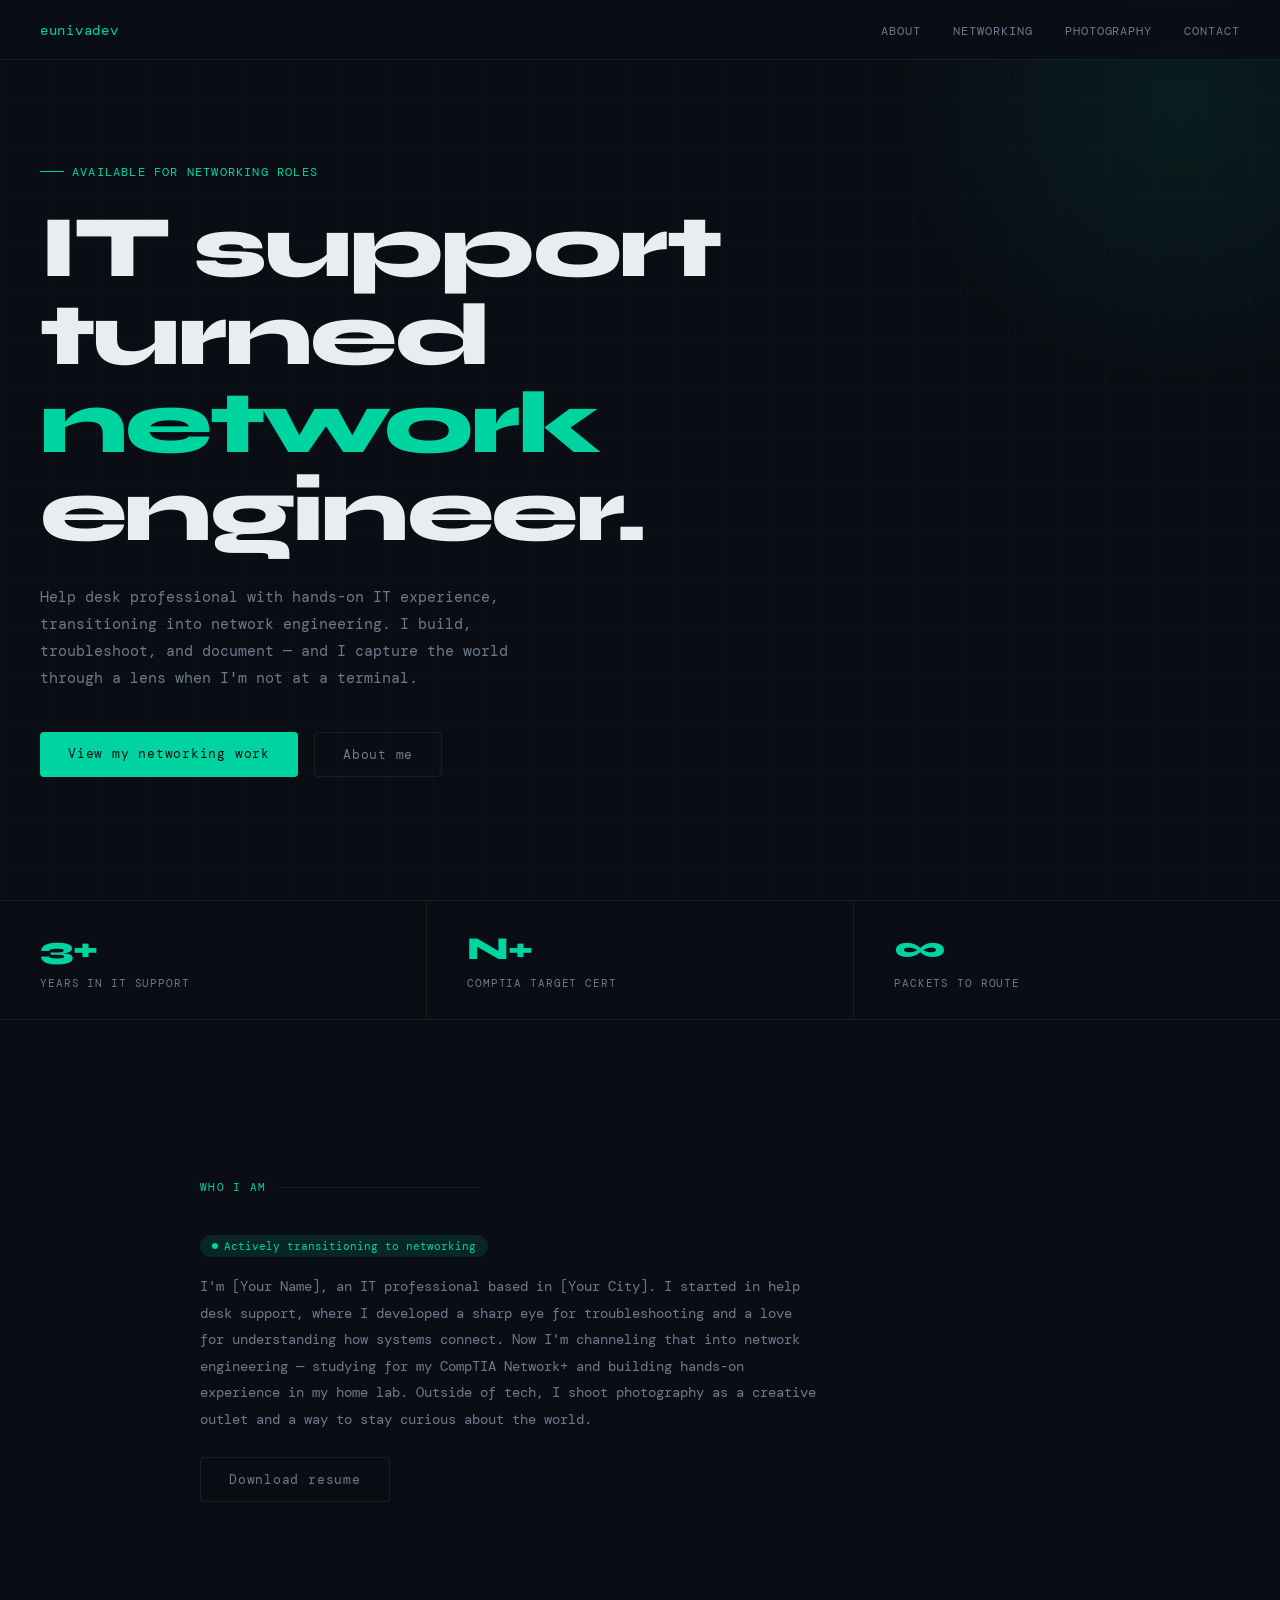
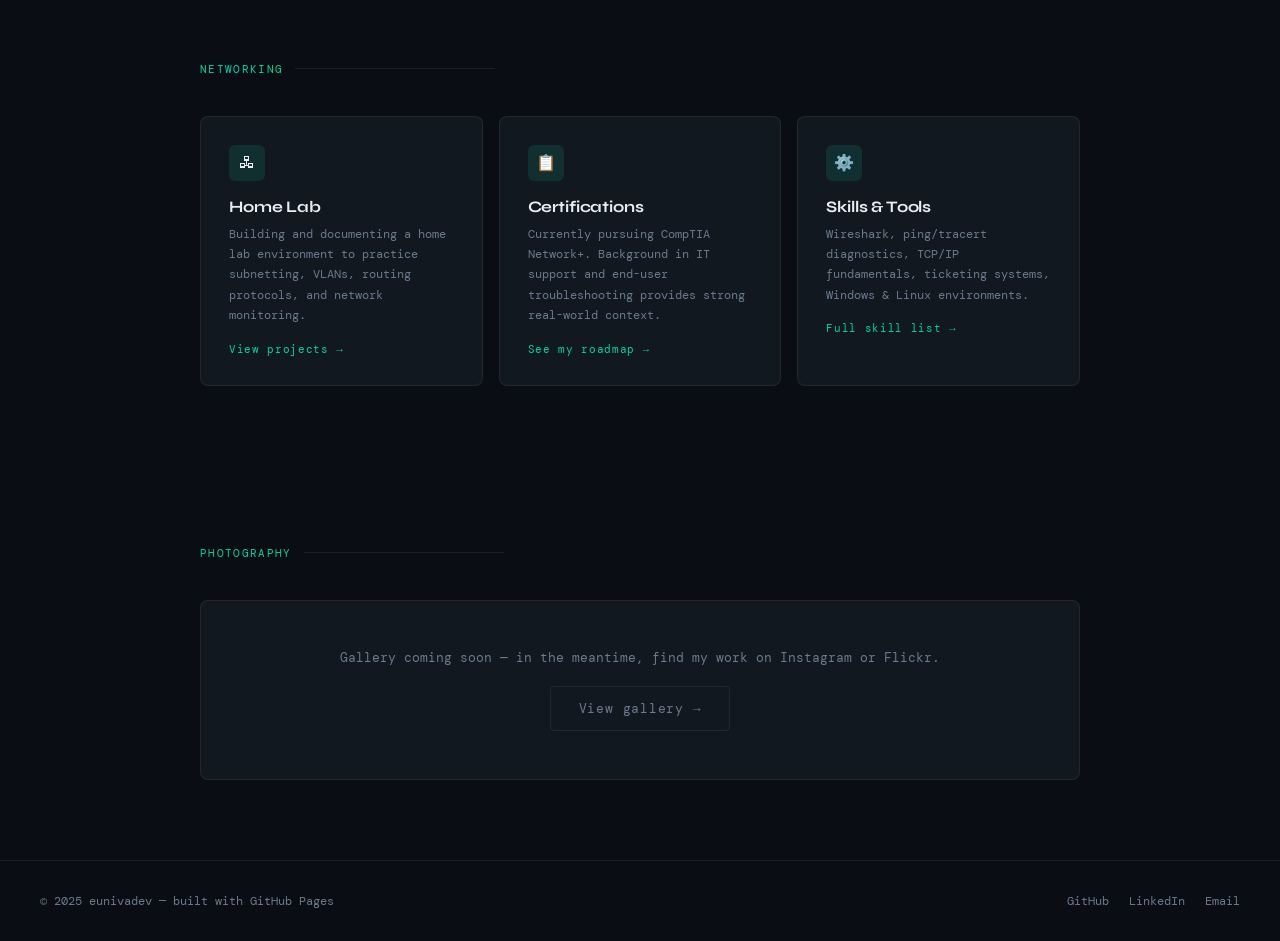
==== index.html @ 797646c2 "Add files via upload added homepage" ====
<!DOCTYPE html>
<html lang="en">
<head>
  <meta charset="UTF-8" />
  <meta name="viewport" content="width=device-width, initial-scale=1.0" />
  <title>eunivadev — IT & Networking</title>
  <link href="https://fonts.googleapis.com/css2?family=Syne:wght@400;500;700;800&family=DM+Mono:wght@300;400&display=swap" rel="stylesheet" />
  <style>
    *, *::before, *::after { box-sizing: border-box; margin: 0; padding: 0; }

    :root {
      --bg: #0a0e14;
      --surface: #111820;
      --border: rgba(255,255,255,0.07);
      --accent: #00d4a0;
      --accent-dim: rgba(0, 212, 160, 0.12);
      --text: #e8edf2;
      --muted: #6b7a8d;
      --font-head: 'Syne', sans-serif;
      --font-mono: 'DM Mono', monospace;
    }

    html { scroll-behavior: smooth; }

    body {
      background: var(--bg);
      color: var(--text);
      font-family: var(--font-head);
      min-height: 100vh;
      overflow-x: hidden;
    }

    /* Grid background */
    body::before {
      content: '';
      position: fixed;
      inset: 0;
      background-image:
        linear-gradient(rgba(0,212,160,0.03) 1px, transparent 1px),
        linear-gradient(90deg, rgba(0,212,160,0.03) 1px, transparent 1px);
      background-size: 48px 48px;
      pointer-events: none;
      z-index: 0;
    }

    /* Glow blob */
    body::after {
      content: '';
      position: fixed;
      top: -200px;
      right: -200px;
      width: 600px;
      height: 600px;
      background: radial-gradient(circle, rgba(0,212,160,0.08) 0%, transparent 70%);
      pointer-events: none;
      z-index: 0;
    }

    /* NAV */
    nav {
      position: fixed;
      top: 0; left: 0; right: 0;
      z-index: 100;
      display: flex;
      align-items: center;
      justify-content: space-between;
      padding: 20px 40px;
      background: rgba(10, 14, 20, 0.85);
      backdrop-filter: blur(12px);
      border-bottom: 1px solid var(--border);
    }

    .nav-logo {
      font-family: var(--font-mono);
      font-size: 14px;
      color: var(--accent);
      letter-spacing: 0.05em;
    }

    .nav-links {
      display: flex;
      gap: 32px;
      list-style: none;
    }

    .nav-links a {
      font-family: var(--font-mono);
      font-size: 12px;
      color: var(--muted);
      text-decoration: none;
      letter-spacing: 0.08em;
      text-transform: uppercase;
      transition: color 0.2s;
    }

    .nav-links a:hover { color: var(--accent); }

    /* HERO */
    .hero {
      position: relative;
      z-index: 1;
      min-height: 100vh;
      display: flex;
      flex-direction: column;
      justify-content: center;
      padding: 120px 40px 80px;
      max-width: 900px;
    }

    .hero-tag {
      display: inline-flex;
      align-items: center;
      gap: 8px;
      font-family: var(--font-mono);
      font-size: 12px;
      color: var(--accent);
      letter-spacing: 0.1em;
      text-transform: uppercase;
      margin-bottom: 24px;
      opacity: 0;
      animation: fadeUp 0.6s ease 0.1s forwards;
    }

    .hero-tag::before {
      content: '';
      width: 24px;
      height: 1px;
      background: var(--accent);
    }

    h1 {
      font-size: clamp(48px, 8vw, 88px);
      font-weight: 800;
      line-height: 1.0;
      letter-spacing: -0.03em;
      margin-bottom: 28px;
      opacity: 0;
      animation: fadeUp 0.6s ease 0.2s forwards;
    }

    h1 em {
      font-style: normal;
      color: var(--accent);
      position: relative;
    }

    .hero-sub {
      font-family: var(--font-mono);
      font-size: 15px;
      color: var(--muted);
      line-height: 1.8;
      max-width: 520px;
      margin-bottom: 40px;
      opacity: 0;
      animation: fadeUp 0.6s ease 0.35s forwards;
    }

    .hero-actions {
      display: flex;
      gap: 16px;
      flex-wrap: wrap;
      opacity: 0;
      animation: fadeUp 0.6s ease 0.5s forwards;
    }

    .btn {
      display: inline-block;
      padding: 13px 28px;
      font-family: var(--font-mono);
      font-size: 13px;
      letter-spacing: 0.06em;
      text-decoration: none;
      border-radius: 4px;
      transition: all 0.2s;
      cursor: pointer;
    }

    .btn-primary {
      background: var(--accent);
      color: #0a0e14;
      font-weight: 400;
    }

    .btn-primary:hover {
      background: #00f0b8;
      transform: translateY(-2px);
    }

    .btn-ghost {
      border: 1px solid var(--border);
      color: var(--muted);
    }

    .btn-ghost:hover {
      border-color: var(--accent);
      color: var(--accent);
      transform: translateY(-2px);
    }

    /* STATS STRIP */
    .stats {
      position: relative;
      z-index: 1;
      display: flex;
      gap: 0;
      border-top: 1px solid var(--border);
      border-bottom: 1px solid var(--border);
      margin: 0 0 80px;
      opacity: 0;
      animation: fadeUp 0.6s ease 0.65s forwards;
    }

    .stat-item {
      flex: 1;
      padding: 28px 40px;
      border-right: 1px solid var(--border);
    }

    .stat-item:last-child { border-right: none; }

    .stat-item .num {
      font-size: 32px;
      font-weight: 800;
      color: var(--accent);
      letter-spacing: -0.02em;
      display: block;
      margin-bottom: 4px;
    }

    .stat-item .label {
      font-family: var(--font-mono);
      font-size: 11px;
      color: var(--muted);
      letter-spacing: 0.08em;
      text-transform: uppercase;
    }

    /* SECTIONS */
    section {
      position: relative;
      z-index: 1;
      padding: 80px 40px;
      max-width: 960px;
      margin: 0 auto;
    }

    .section-label {
      font-family: var(--font-mono);
      font-size: 11px;
      color: var(--accent);
      letter-spacing: 0.12em;
      text-transform: uppercase;
      margin-bottom: 40px;
      display: flex;
      align-items: center;
      gap: 12px;
    }

    .section-label::after {
      content: '';
      flex: 1;
      height: 1px;
      background: var(--border);
      max-width: 200px;
    }

    /* CARDS */
    .card-grid {
      display: grid;
      grid-template-columns: repeat(auto-fit, minmax(260px, 1fr));
      gap: 16px;
    }

    .card {
      background: var(--surface);
      border: 1px solid var(--border);
      border-radius: 8px;
      padding: 28px;
      transition: border-color 0.2s, transform 0.2s;
      text-decoration: none;
      color: inherit;
      display: block;
    }

    .card:hover {
      border-color: rgba(0,212,160,0.3);
      transform: translateY(-3px);
    }

    .card-icon {
      width: 36px;
      height: 36px;
      background: var(--accent-dim);
      border-radius: 6px;
      display: flex;
      align-items: center;
      justify-content: center;
      margin-bottom: 16px;
      font-size: 16px;
    }

    .card h3 {
      font-size: 16px;
      font-weight: 700;
      margin-bottom: 8px;
      letter-spacing: -0.01em;
    }

    .card p {
      font-family: var(--font-mono);
      font-size: 12px;
      color: var(--muted);
      line-height: 1.7;
    }

    .card-arrow {
      display: inline-block;
      margin-top: 16px;
      font-family: var(--font-mono);
      font-size: 11px;
      color: var(--accent);
      letter-spacing: 0.06em;
    }

    /* STATUS BADGE */
    .status {
      display: inline-flex;
      align-items: center;
      gap: 6px;
      font-family: var(--font-mono);
      font-size: 11px;
      color: var(--accent);
      background: var(--accent-dim);
      padding: 4px 12px;
      border-radius: 20px;
      margin-bottom: 16px;
    }

    .status-dot {
      width: 6px;
      height: 6px;
      border-radius: 50%;
      background: var(--accent);
      animation: pulse 2s infinite;
    }

    /* FOOTER */
    footer {
      position: relative;
      z-index: 1;
      border-top: 1px solid var(--border);
      padding: 32px 40px;
      display: flex;
      align-items: center;
      justify-content: space-between;
    }

    footer p {
      font-family: var(--font-mono);
      font-size: 12px;
      color: var(--muted);
    }

    .social-links {
      display: flex;
      gap: 20px;
    }

    .social-links a {
      font-family: var(--font-mono);
      font-size: 12px;
      color: var(--muted);
      text-decoration: none;
      transition: color 0.2s;
    }

    .social-links a:hover { color: var(--accent); }

    /* ANIMATIONS */
    @keyframes fadeUp {
      from { opacity: 0; transform: translateY(20px); }
      to   { opacity: 1; transform: translateY(0); }
    }

    @keyframes pulse {
      0%, 100% { opacity: 1; }
      50%       { opacity: 0.4; }
    }

    /* RESPONSIVE */
    @media (max-width: 640px) {
      nav { padding: 16px 20px; }
      .nav-links { gap: 18px; }
      .hero { padding: 100px 20px 60px; }
      .stats { flex-direction: column; }
      .stat-item { border-right: none; border-bottom: 1px solid var(--border); }
      section { padding: 60px 20px; }
      footer { flex-direction: column; gap: 16px; text-align: center; }
    }
  </style>
</head>
<body>

  <nav>
    <span class="nav-logo">eunivadev</span>
    <ul class="nav-links">
      <li><a href="#about">About</a></li>
      <li><a href="#networking">Networking</a></li>
      <li><a href="#photography">Photography</a></li>
      <li><a href="mailto:you@email.com">Contact</a></li>
    </ul>
  </nav>

  <!-- HERO -->
  <div class="hero">
    <span class="hero-tag">Available for networking roles</span>
    <h1>IT support<br/>turned <em>network</em><br/>engineer.</h1>
    <p class="hero-sub">
      Help desk professional with hands-on IT experience, transitioning into network engineering.
      I build, troubleshoot, and document — and I capture the world through a lens when I'm not at a terminal.
    </p>
    <div class="hero-actions">
      <a href="#networking" class="btn btn-primary">View my networking work</a>
      <a href="#about" class="btn btn-ghost">About me</a>
    </div>
  </div>

  <!-- STATS STRIP -->
  <div class="stats">
    <div class="stat-item">
      <span class="num">3+</span>
      <span class="label">Years in IT support</span>
    </div>
    <div class="stat-item">
      <span class="num">N+</span>
      <span class="label">CompTIA target cert</span>
    </div>
    <div class="stat-item">
      <span class="num">∞</span>
      <span class="label">Packets to route</span>
    </div>
  </div>

  <!-- SECTIONS -->
  <section id="about">
    <div class="section-label">Who I am</div>
    <div style="max-width:620px;">
      <div class="status"><span class="status-dot"></span> Actively transitioning to networking</div>
      <p style="font-family: var(--font-mono); font-size: 14px; color: var(--muted); line-height: 1.9;">
        <!-- Replace this paragraph with your own story -->
        I'm [Your Name], an IT professional based in [Your City]. I started in help desk support,
        where I developed a sharp eye for troubleshooting and a love for understanding how systems
        connect. Now I'm channeling that into network engineering — studying for my CompTIA Network+
        and building hands-on experience in my home lab. Outside of tech, I shoot photography as a
        creative outlet and a way to stay curious about the world.
      </p>
      <a href="#" class="btn btn-ghost" style="margin-top: 24px; display: inline-block;">Download resume</a>
    </div>
  </section>

  <section id="networking">
    <div class="section-label">Networking</div>
    <div class="card-grid">
      <div class="card">
        <div class="card-icon">🖧</div>
        <h3>Home Lab</h3>
        <p>Building and documenting a home lab environment to practice subnetting, VLANs, routing protocols, and network monitoring.</p>
        <span class="card-arrow">View projects →</span>
      </div>
      <div class="card">
        <div class="card-icon">📋</div>
        <h3>Certifications</h3>
        <p>Currently pursuing CompTIA Network+. Background in IT support and end-user troubleshooting provides strong real-world context.</p>
        <span class="card-arrow">See my roadmap →</span>
      </div>
      <div class="card">
        <div class="card-icon">⚙️</div>
        <h3>Skills & Tools</h3>
        <p>Wireshark, ping/tracert diagnostics, TCP/IP fundamentals, ticketing systems, Windows & Linux environments.</p>
        <span class="card-arrow">Full skill list →</span>
      </div>
    </div>
  </section>

  <section id="photography">
    <div class="section-label">Photography</div>
    <div style="background: var(--surface); border: 1px solid var(--border); border-radius: 8px; padding: 48px; text-align: center;">
      <p style="font-family: var(--font-mono); font-size: 13px; color: var(--muted); margin-bottom: 20px;">
        Gallery coming soon — in the meantime, find my work on Instagram or Flickr.
      </p>
      <a href="#" class="btn btn-ghost">View gallery →</a>
    </div>
  </section>

  <footer>
    <p>© 2025 eunivadev — built with GitHub Pages</p>
    <div class="social-links">
      <a href="https://github.com/eunivadev" target="_blank">GitHub</a>
      <a href="https://linkedin.com/in/yourprofile" target="_blank">LinkedIn</a>
      <a href="mailto:you@email.com">Email</a>
    </div>
  </footer>

</body>
</html>
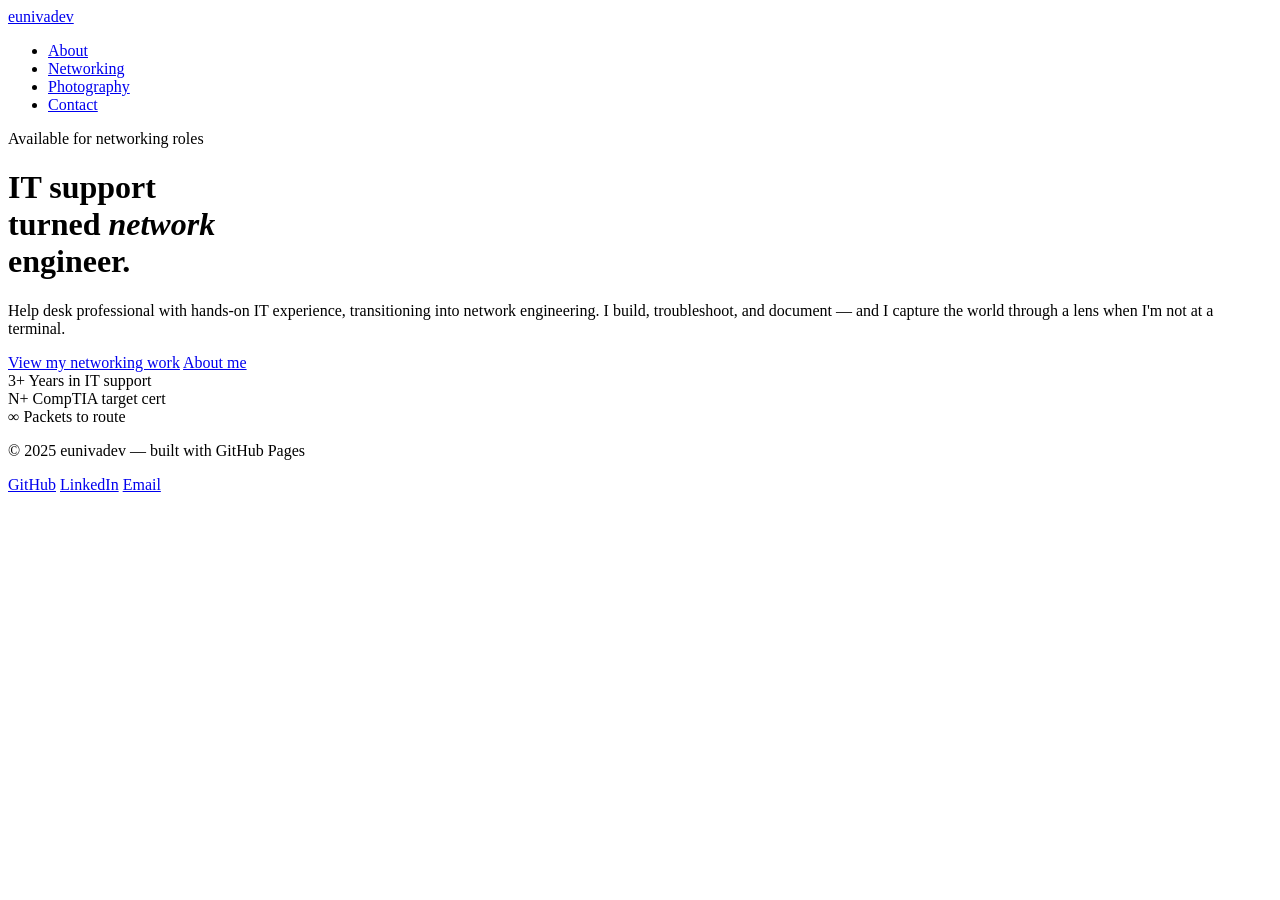
==== commit cad9fcc0: "index.html fix" ====
--- a/index.html
+++ b/index.html
@@ -5,413 +5,20 @@
   <meta name="viewport" content="width=device-width, initial-scale=1.0" />
   <title>eunivadev — IT & Networking</title>
   <link href="https://fonts.googleapis.com/css2?family=Syne:wght@400;500;700;800&family=DM+Mono:wght@300;400&display=swap" rel="stylesheet" />
-  <style>
-    *, *::before, *::after { box-sizing: border-box; margin: 0; padding: 0; }
-
-    :root {
-      --bg: #0a0e14;
-      --surface: #111820;
-      --border: rgba(255,255,255,0.07);
-      --accent: #00d4a0;
-      --accent-dim: rgba(0, 212, 160, 0.12);
-      --text: #e8edf2;
-      --muted: #6b7a8d;
-      --font-head: 'Syne', sans-serif;
-      --font-mono: 'DM Mono', monospace;
-    }
-
-    html { scroll-behavior: smooth; }
-
-    body {
-      background: var(--bg);
-      color: var(--text);
-      font-family: var(--font-head);
-      min-height: 100vh;
-      overflow-x: hidden;
-    }
-
-    /* Grid background */
-    body::before {
-      content: '';
-      position: fixed;
-      inset: 0;
-      background-image:
-        linear-gradient(rgba(0,212,160,0.03) 1px, transparent 1px),
-        linear-gradient(90deg, rgba(0,212,160,0.03) 1px, transparent 1px);
-      background-size: 48px 48px;
-      pointer-events: none;
-      z-index: 0;
-    }
-
-    /* Glow blob */
-    body::after {
-      content: '';
-      position: fixed;
-      top: -200px;
-      right: -200px;
-      width: 600px;
-      height: 600px;
-      background: radial-gradient(circle, rgba(0,212,160,0.08) 0%, transparent 70%);
-      pointer-events: none;
-      z-index: 0;
-    }
-
-    /* NAV */
-    nav {
-      position: fixed;
-      top: 0; left: 0; right: 0;
-      z-index: 100;
-      display: flex;
-      align-items: center;
-      justify-content: space-between;
-      padding: 20px 40px;
-      background: rgba(10, 14, 20, 0.85);
-      backdrop-filter: blur(12px);
-      border-bottom: 1px solid var(--border);
-    }
-
-    .nav-logo {
-      font-family: var(--font-mono);
-      font-size: 14px;
-      color: var(--accent);
-      letter-spacing: 0.05em;
-    }
-
-    .nav-links {
-      display: flex;
-      gap: 32px;
-      list-style: none;
-    }
-
-    .nav-links a {
-      font-family: var(--font-mono);
-      font-size: 12px;
-      color: var(--muted);
-      text-decoration: none;
-      letter-spacing: 0.08em;
-      text-transform: uppercase;
-      transition: color 0.2s;
-    }
-
-    .nav-links a:hover { color: var(--accent); }
-
-    /* HERO */
-    .hero {
-      position: relative;
-      z-index: 1;
-      min-height: 100vh;
-      display: flex;
-      flex-direction: column;
-      justify-content: center;
-      padding: 120px 40px 80px;
-      max-width: 900px;
-    }
-
-    .hero-tag {
-      display: inline-flex;
-      align-items: center;
-      gap: 8px;
-      font-family: var(--font-mono);
-      font-size: 12px;
-      color: var(--accent);
-      letter-spacing: 0.1em;
-      text-transform: uppercase;
-      margin-bottom: 24px;
-      opacity: 0;
-      animation: fadeUp 0.6s ease 0.1s forwards;
-    }
-
-    .hero-tag::before {
-      content: '';
-      width: 24px;
-      height: 1px;
-      background: var(--accent);
-    }
-
-    h1 {
-      font-size: clamp(48px, 8vw, 88px);
-      font-weight: 800;
-      line-height: 1.0;
-      letter-spacing: -0.03em;
-      margin-bottom: 28px;
-      opacity: 0;
-      animation: fadeUp 0.6s ease 0.2s forwards;
-    }
-
-    h1 em {
-      font-style: normal;
-      color: var(--accent);
-      position: relative;
-    }
-
-    .hero-sub {
-      font-family: var(--font-mono);
-      font-size: 15px;
-      color: var(--muted);
-      line-height: 1.8;
-      max-width: 520px;
-      margin-bottom: 40px;
-      opacity: 0;
-      animation: fadeUp 0.6s ease 0.35s forwards;
-    }
-
-    .hero-actions {
-      display: flex;
-      gap: 16px;
-      flex-wrap: wrap;
-      opacity: 0;
-      animation: fadeUp 0.6s ease 0.5s forwards;
-    }
-
-    .btn {
-      display: inline-block;
-      padding: 13px 28px;
-      font-family: var(--font-mono);
-      font-size: 13px;
-      letter-spacing: 0.06em;
-      text-decoration: none;
-      border-radius: 4px;
-      transition: all 0.2s;
-      cursor: pointer;
-    }
-
-    .btn-primary {
-      background: var(--accent);
-      color: #0a0e14;
-      font-weight: 400;
-    }
-
-    .btn-primary:hover {
-      background: #00f0b8;
-      transform: translateY(-2px);
-    }
-
-    .btn-ghost {
-      border: 1px solid var(--border);
-      color: var(--muted);
-    }
-
-    .btn-ghost:hover {
-      border-color: var(--accent);
-      color: var(--accent);
-      transform: translateY(-2px);
-    }
-
-    /* STATS STRIP */
-    .stats {
-      position: relative;
-      z-index: 1;
-      display: flex;
-      gap: 0;
-      border-top: 1px solid var(--border);
-      border-bottom: 1px solid var(--border);
-      margin: 0 0 80px;
-      opacity: 0;
-      animation: fadeUp 0.6s ease 0.65s forwards;
-    }
-
-    .stat-item {
-      flex: 1;
-      padding: 28px 40px;
-      border-right: 1px solid var(--border);
-    }
-
-    .stat-item:last-child { border-right: none; }
-
-    .stat-item .num {
-      font-size: 32px;
-      font-weight: 800;
-      color: var(--accent);
-      letter-spacing: -0.02em;
-      display: block;
-      margin-bottom: 4px;
-    }
-
-    .stat-item .label {
-      font-family: var(--font-mono);
-      font-size: 11px;
-      color: var(--muted);
-      letter-spacing: 0.08em;
-      text-transform: uppercase;
-    }
-
-    /* SECTIONS */
-    section {
-      position: relative;
-      z-index: 1;
-      padding: 80px 40px;
-      max-width: 960px;
-      margin: 0 auto;
-    }
-
-    .section-label {
-      font-family: var(--font-mono);
-      font-size: 11px;
-      color: var(--accent);
-      letter-spacing: 0.12em;
-      text-transform: uppercase;
-      margin-bottom: 40px;
-      display: flex;
-      align-items: center;
-      gap: 12px;
-    }
-
-    .section-label::after {
-      content: '';
-      flex: 1;
-      height: 1px;
-      background: var(--border);
-      max-width: 200px;
-    }
-
-    /* CARDS */
-    .card-grid {
-      display: grid;
-      grid-template-columns: repeat(auto-fit, minmax(260px, 1fr));
-      gap: 16px;
-    }
-
-    .card {
-      background: var(--surface);
-      border: 1px solid var(--border);
-      border-radius: 8px;
-      padding: 28px;
-      transition: border-color 0.2s, transform 0.2s;
-      text-decoration: none;
-      color: inherit;
-      display: block;
-    }
-
-    .card:hover {
-      border-color: rgba(0,212,160,0.3);
-      transform: translateY(-3px);
-    }
-
-    .card-icon {
-      width: 36px;
-      height: 36px;
-      background: var(--accent-dim);
-      border-radius: 6px;
-      display: flex;
-      align-items: center;
-      justify-content: center;
-      margin-bottom: 16px;
-      font-size: 16px;
-    }
-
-    .card h3 {
-      font-size: 16px;
-      font-weight: 700;
-      margin-bottom: 8px;
-      letter-spacing: -0.01em;
-    }
-
-    .card p {
-      font-family: var(--font-mono);
-      font-size: 12px;
-      color: var(--muted);
-      line-height: 1.7;
-    }
-
-    .card-arrow {
-      display: inline-block;
-      margin-top: 16px;
-      font-family: var(--font-mono);
-      font-size: 11px;
-      color: var(--accent);
-      letter-spacing: 0.06em;
-    }
-
-    /* STATUS BADGE */
-    .status {
-      display: inline-flex;
-      align-items: center;
-      gap: 6px;
-      font-family: var(--font-mono);
-      font-size: 11px;
-      color: var(--accent);
-      background: var(--accent-dim);
-      padding: 4px 12px;
-      border-radius: 20px;
-      margin-bottom: 16px;
-    }
-
-    .status-dot {
-      width: 6px;
-      height: 6px;
-      border-radius: 50%;
-      background: var(--accent);
-      animation: pulse 2s infinite;
-    }
-
-    /* FOOTER */
-    footer {
-      position: relative;
-      z-index: 1;
-      border-top: 1px solid var(--border);
-      padding: 32px 40px;
-      display: flex;
-      align-items: center;
-      justify-content: space-between;
-    }
-
-    footer p {
-      font-family: var(--font-mono);
-      font-size: 12px;
-      color: var(--muted);
-    }
-
-    .social-links {
-      display: flex;
-      gap: 20px;
-    }
-
-    .social-links a {
-      font-family: var(--font-mono);
-      font-size: 12px;
-      color: var(--muted);
-      text-decoration: none;
-      transition: color 0.2s;
-    }
-
-    .social-links a:hover { color: var(--accent); }
-
-    /* ANIMATIONS */
-    @keyframes fadeUp {
-      from { opacity: 0; transform: translateY(20px); }
-      to   { opacity: 1; transform: translateY(0); }
-    }
-
-    @keyframes pulse {
-      0%, 100% { opacity: 1; }
-      50%       { opacity: 0.4; }
-    }
-
-    /* RESPONSIVE */
-    @media (max-width: 640px) {
-      nav { padding: 16px 20px; }
-      .nav-links { gap: 18px; }
-      .hero { padding: 100px 20px 60px; }
-      .stats { flex-direction: column; }
-      .stat-item { border-right: none; border-bottom: 1px solid var(--border); }
-      section { padding: 60px 20px; }
-      footer { flex-direction: column; gap: 16px; text-align: center; }
-    }
-  </style>
+  <link rel="stylesheet" href="css/style.css" />
 </head>
 <body>
 
   <nav>
-    <span class="nav-logo">eunivadev</span>
+    <a href="index.html" class="nav-logo">eunivadev</a>
     <ul class="nav-links">
-      <li><a href="#about">About</a></li>
-      <li><a href="#networking">Networking</a></li>
-      <li><a href="#photography">Photography</a></li>
+      <li><a href="about.html">About</a></li>
+      <li><a href="networking.html">Networking</a></li>
+      <li><a href="photography.html">Photography</a></li>
       <li><a href="mailto:you@email.com">Contact</a></li>
     </ul>
   </nav>
 
-  <!-- HERO -->
   <div class="hero">
     <span class="hero-tag">Available for networking roles</span>
     <h1>IT support<br/>turned <em>network</em><br/>engineer.</h1>
@@ -420,12 +27,11 @@
       I build, troubleshoot, and document — and I capture the world through a lens when I'm not at a terminal.
     </p>
     <div class="hero-actions">
-      <a href="#networking" class="btn btn-primary">View my networking work</a>
-      <a href="#about" class="btn btn-ghost">About me</a>
+      <a href="networking.html" class="btn btn-primary">View my networking work</a>
+      <a href="about.html" class="btn btn-ghost">About me</a>
     </div>
   </div>
 
-  <!-- STATS STRIP -->
   <div class="stats">
     <div class="stat-item">
       <span class="num">3+</span>
@@ -441,57 +47,6 @@
     </div>
   </div>
 
-  <!-- SECTIONS -->
-  <section id="about">
-    <div class="section-label">Who I am</div>
-    <div style="max-width:620px;">
-      <div class="status"><span class="status-dot"></span> Actively transitioning to networking</div>
-      <p style="font-family: var(--font-mono); font-size: 14px; color: var(--muted); line-height: 1.9;">
-        <!-- Replace this paragraph with your own story -->
-        I'm [Your Name], an IT professional based in [Your City]. I started in help desk support,
-        where I developed a sharp eye for troubleshooting and a love for understanding how systems
-        connect. Now I'm channeling that into network engineering — studying for my CompTIA Network+
-        and building hands-on experience in my home lab. Outside of tech, I shoot photography as a
-        creative outlet and a way to stay curious about the world.
-      </p>
-      <a href="#" class="btn btn-ghost" style="margin-top: 24px; display: inline-block;">Download resume</a>
-    </div>
-  </section>
-
-  <section id="networking">
-    <div class="section-label">Networking</div>
-    <div class="card-grid">
-      <div class="card">
-        <div class="card-icon">🖧</div>
-        <h3>Home Lab</h3>
-        <p>Building and documenting a home lab environment to practice subnetting, VLANs, routing protocols, and network monitoring.</p>
-        <span class="card-arrow">View projects →</span>
-      </div>
-      <div class="card">
-        <div class="card-icon">📋</div>
-        <h3>Certifications</h3>
-        <p>Currently pursuing CompTIA Network+. Background in IT support and end-user troubleshooting provides strong real-world context.</p>
-        <span class="card-arrow">See my roadmap →</span>
-      </div>
-      <div class="card">
-        <div class="card-icon">⚙️</div>
-        <h3>Skills & Tools</h3>
-        <p>Wireshark, ping/tracert diagnostics, TCP/IP fundamentals, ticketing systems, Windows & Linux environments.</p>
-        <span class="card-arrow">Full skill list →</span>
-      </div>
-    </div>
-  </section>
-
-  <section id="photography">
-    <div class="section-label">Photography</div>
-    <div style="background: var(--surface); border: 1px solid var(--border); border-radius: 8px; padding: 48px; text-align: center;">
-      <p style="font-family: var(--font-mono); font-size: 13px; color: var(--muted); margin-bottom: 20px;">
-        Gallery coming soon — in the meantime, find my work on Instagram or Flickr.
-      </p>
-      <a href="#" class="btn btn-ghost">View gallery →</a>
-    </div>
-  </section>
-
   <footer>
     <p>© 2025 eunivadev — built with GitHub Pages</p>
     <div class="social-links">
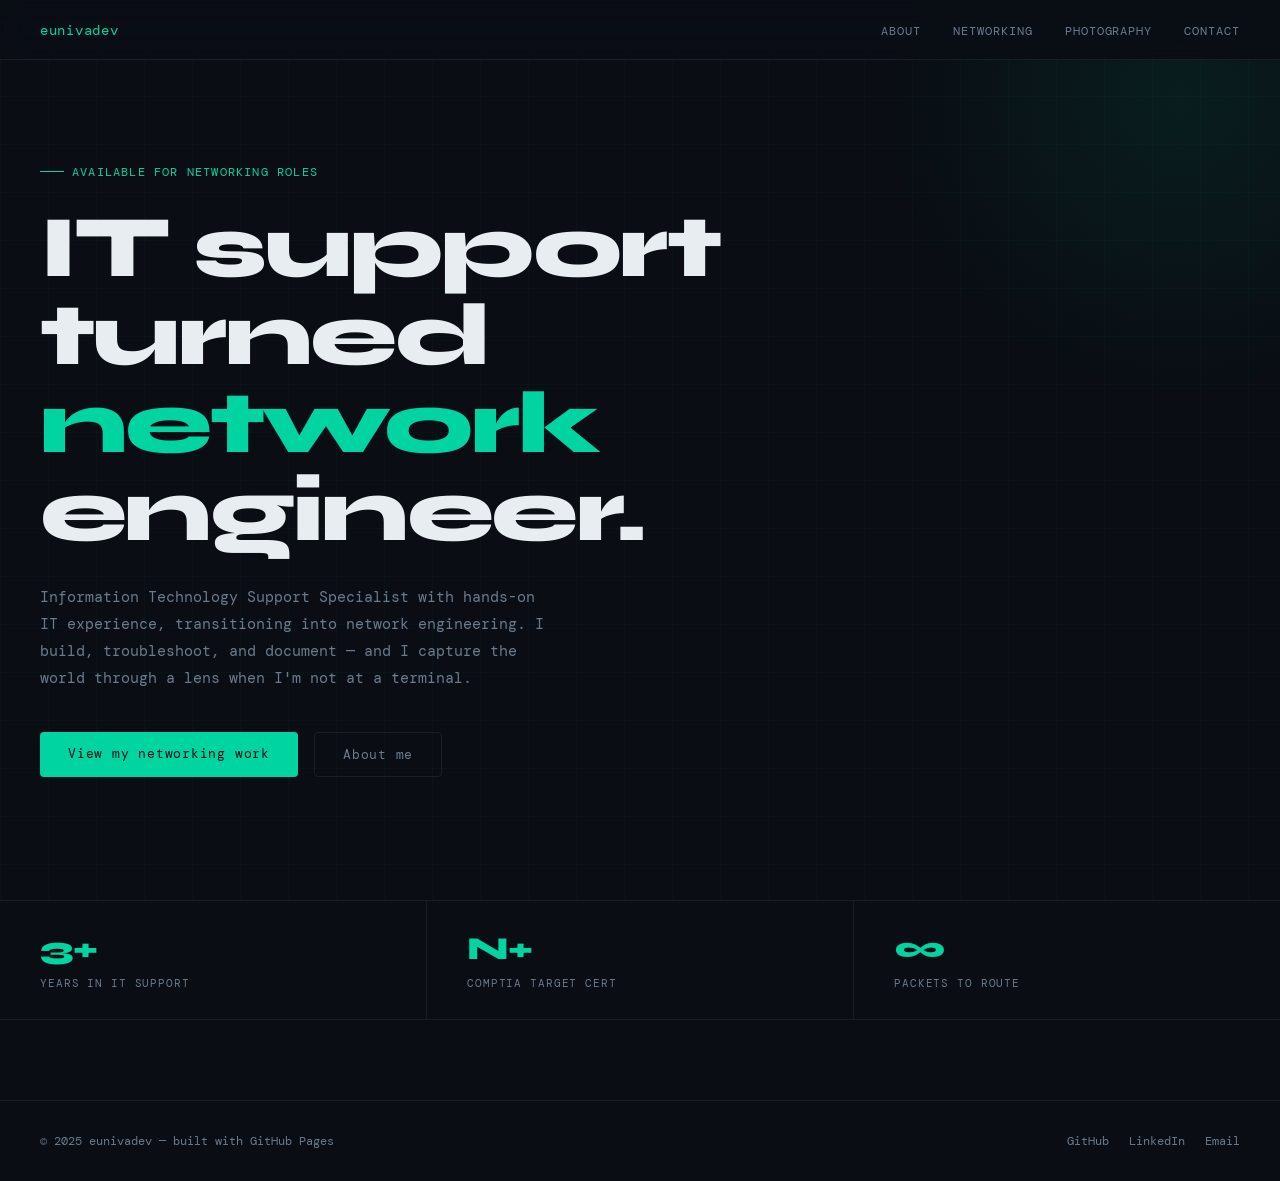
==== commit fbf98223: "added new stylesheets, linked properly" ====
--- a/index.html
+++ b/index.html
@@ -3,9 +3,10 @@
 <head>
   <meta charset="UTF-8" />
   <meta name="viewport" content="width=device-width, initial-scale=1.0" />
-  <title>eunivadev — IT & Networking</title>
+  <title>Kevin Tran — IT & Networking</title>
   <link href="https://fonts.googleapis.com/css2?family=Syne:wght@400;500;700;800&family=DM+Mono:wght@300;400&display=swap" rel="stylesheet" />
   <link rel="stylesheet" href="css/style.css" />
+  <link rel="stylesheet" href="css/navbar.css" />
 </head>
 <body>
 
@@ -23,7 +24,7 @@
     <span class="hero-tag">Available for networking roles</span>
     <h1>IT support<br/>turned <em>network</em><br/>engineer.</h1>
     <p class="hero-sub">
-      Help desk professional with hands-on IT experience, transitioning into network engineering.
+      Information Technology Support Specialist with hands-on IT experience, transitioning into network engineering.
       I build, troubleshoot, and document — and I capture the world through a lens when I'm not at a terminal.
     </p>
     <div class="hero-actions">
--- a/css/style.css
+++ b/css/style.css
@@ -0,0 +1,441 @@
+*, *::before, *::after { box-sizing: border-box; margin: 0; padding: 0; }
+
+:root {
+  --bg: #0a0e14;
+  --surface: #111820;
+  --border: rgba(255,255,255,0.07);
+  --accent: #00d4a0;
+  --accent-dim: rgba(0, 212, 160, 0.12);
+  --text: #e8edf2;
+  --muted: #6b7a8d;
+  --font-head: 'Syne', sans-serif;
+  --font-mono: 'DM Mono', monospace;
+}
+
+html { scroll-behavior: smooth; }
+
+body {
+  background: var(--bg);
+  color: var(--text);
+  font-family: var(--font-head);
+  min-height: 100vh;
+  overflow-x: hidden;
+}
+
+/* Grid background */
+body::before {
+  content: '';
+  position: fixed;
+  inset: 0;
+  background-image:
+    linear-gradient(rgba(0,212,160,0.03) 1px, transparent 1px),
+    linear-gradient(90deg, rgba(0,212,160,0.03) 1px, transparent 1px);
+  background-size: 48px 48px;
+  pointer-events: none;
+  z-index: 0;
+}
+
+/* Glow blob */
+body::after {
+  content: '';
+  position: fixed;
+  top: -200px;
+  right: -200px;
+  width: 600px;
+  height: 600px;
+  background: radial-gradient(circle, rgba(0,212,160,0.08) 0%, transparent 70%);
+  pointer-events: none;
+  z-index: 0;
+}
+
+/* ─── NAV ─────────────────────────────────── */
+nav {
+  position: fixed;
+  top: 0; left: 0; right: 0;
+  z-index: 100;
+  display: flex;
+  align-items: center;
+  justify-content: space-between;
+  padding: 20px 40px;
+  background: rgba(10, 14, 20, 0.85);
+  backdrop-filter: blur(12px);
+  border-bottom: 1px solid var(--border);
+}
+
+.nav-logo {
+  font-family: var(--font-mono);
+  font-size: 14px;
+  color: var(--accent);
+  letter-spacing: 0.05em;
+  text-decoration: none;
+}
+
+.nav-links {
+  display: flex;
+  gap: 32px;
+  list-style: none;
+}
+
+.nav-links a {
+  font-family: var(--font-mono);
+  font-size: 12px;
+  color: var(--muted);
+  text-decoration: none;
+  letter-spacing: 0.08em;
+  text-transform: uppercase;
+  transition: color 0.2s;
+}
+
+.nav-links a:hover,
+.nav-links a.active { color: var(--accent); }
+
+/* ─── HERO ────────────────────────────────── */
+.hero {
+  position: relative;
+  z-index: 1;
+  min-height: 100vh;
+  display: flex;
+  flex-direction: column;
+  justify-content: center;
+  padding: 120px 40px 80px;
+  max-width: 900px;
+}
+
+.hero-tag {
+  display: inline-flex;
+  align-items: center;
+  gap: 8px;
+  font-family: var(--font-mono);
+  font-size: 12px;
+  color: var(--accent);
+  letter-spacing: 0.1em;
+  text-transform: uppercase;
+  margin-bottom: 24px;
+  opacity: 0;
+  animation: fadeUp 0.6s ease 0.1s forwards;
+}
+
+.hero-tag::before {
+  content: '';
+  width: 24px;
+  height: 1px;
+  background: var(--accent);
+}
+
+h1 {
+  font-size: clamp(48px, 8vw, 88px);
+  font-weight: 800;
+  line-height: 1.0;
+  letter-spacing: -0.03em;
+  margin-bottom: 28px;
+  opacity: 0;
+  animation: fadeUp 0.6s ease 0.2s forwards;
+}
+
+h1 em {
+  font-style: normal;
+  color: var(--accent);
+}
+
+.hero-sub {
+  font-family: var(--font-mono);
+  font-size: 15px;
+  color: var(--muted);
+  line-height: 1.8;
+  max-width: 520px;
+  margin-bottom: 40px;
+  opacity: 0;
+  animation: fadeUp 0.6s ease 0.35s forwards;
+}
+
+.hero-actions {
+  display: flex;
+  gap: 16px;
+  flex-wrap: wrap;
+  opacity: 0;
+  animation: fadeUp 0.6s ease 0.5s forwards;
+}
+
+/* ─── BUTTONS ─────────────────────────────── */
+.btn {
+  display: inline-block;
+  padding: 13px 28px;
+  font-family: var(--font-mono);
+  font-size: 13px;
+  letter-spacing: 0.06em;
+  text-decoration: none;
+  border-radius: 4px;
+  transition: all 0.2s;
+  cursor: pointer;
+  border: none;
+}
+
+.btn-primary {
+  background: var(--accent);
+  color: #0a0e14;
+}
+
+.btn-primary:hover {
+  background: #00f0b8;
+  transform: translateY(-2px);
+}
+
+.btn-ghost {
+  border: 1px solid var(--border);
+  color: var(--muted);
+  background: transparent;
+}
+
+.btn-ghost:hover {
+  border-color: var(--accent);
+  color: var(--accent);
+  transform: translateY(-2px);
+}
+
+/* ─── STATS STRIP ─────────────────────────── */
+.stats {
+  position: relative;
+  z-index: 1;
+  display: flex;
+  gap: 0;
+  border-top: 1px solid var(--border);
+  border-bottom: 1px solid var(--border);
+  margin: 0 0 80px;
+  opacity: 0;
+  animation: fadeUp 0.6s ease 0.65s forwards;
+}
+
+.stat-item {
+  flex: 1;
+  padding: 28px 40px;
+  border-right: 1px solid var(--border);
+}
+
+.stat-item:last-child { border-right: none; }
+
+.stat-item .num {
+  font-size: 32px;
+  font-weight: 800;
+  color: var(--accent);
+  letter-spacing: -0.02em;
+  display: block;
+  margin-bottom: 4px;
+}
+
+.stat-item .label {
+  font-family: var(--font-mono);
+  font-size: 11px;
+  color: var(--muted);
+  letter-spacing: 0.08em;
+  text-transform: uppercase;
+}
+
+/* ─── PAGE SECTIONS ───────────────────────── */
+.page-content {
+  position: relative;
+  z-index: 1;
+  padding: 120px 40px 80px;
+  max-width: 960px;
+  margin: 0 auto;
+}
+
+.page-header {
+  margin-bottom: 56px;
+  opacity: 0;
+  animation: fadeUp 0.6s ease 0.1s forwards;
+}
+
+.page-tag {
+  font-family: var(--font-mono);
+  font-size: 11px;
+  color: var(--accent);
+  letter-spacing: 0.12em;
+  text-transform: uppercase;
+  display: flex;
+  align-items: center;
+  gap: 12px;
+  margin-bottom: 16px;
+}
+
+.page-tag::after {
+  content: '';
+  flex: 1;
+  height: 1px;
+  background: var(--border);
+  max-width: 200px;
+}
+
+.page-title {
+  font-size: clamp(36px, 5vw, 56px);
+  font-weight: 800;
+  letter-spacing: -0.03em;
+  line-height: 1.1;
+  margin-bottom: 16px;
+}
+
+.page-title em {
+  font-style: normal;
+  color: var(--accent);
+}
+
+.page-desc {
+  font-family: var(--font-mono);
+  font-size: 14px;
+  color: var(--muted);
+  line-height: 1.8;
+  max-width: 560px;
+}
+
+/* ─── SECTION LABEL ───────────────────────── */
+.section-label {
+  font-family: var(--font-mono);
+  font-size: 11px;
+  color: var(--accent);
+  letter-spacing: 0.12em;
+  text-transform: uppercase;
+  margin-bottom: 24px;
+  display: flex;
+  align-items: center;
+  gap: 12px;
+}
+
+.section-label::after {
+  content: '';
+  flex: 1;
+  height: 1px;
+  background: var(--border);
+  max-width: 200px;
+}
+
+/* ─── CARDS ───────────────────────────────── */
+.card-grid {
+  display: grid;
+  grid-template-columns: repeat(auto-fit, minmax(260px, 1fr));
+  gap: 16px;
+}
+
+.card {
+  background: var(--surface);
+  border: 1px solid var(--border);
+  border-radius: 8px;
+  padding: 28px;
+  transition: border-color 0.2s, transform 0.2s;
+  text-decoration: none;
+  color: inherit;
+  display: block;
+}
+
+.card:hover {
+  border-color: rgba(0,212,160,0.3);
+  transform: translateY(-3px);
+}
+
+.card-icon {
+  width: 36px;
+  height: 36px;
+  background: var(--accent-dim);
+  border-radius: 6px;
+  display: flex;
+  align-items: center;
+  justify-content: center;
+  margin-bottom: 16px;
+  font-size: 16px;
+}
+
+.card h3 {
+  font-size: 16px;
+  font-weight: 700;
+  margin-bottom: 8px;
+  letter-spacing: -0.01em;
+}
+
+.card p {
+  font-family: var(--font-mono);
+  font-size: 12px;
+  color: var(--muted);
+  line-height: 1.7;
+}
+
+.card-arrow {
+  display: inline-block;
+  margin-top: 16px;
+  font-family: var(--font-mono);
+  font-size: 11px;
+  color: var(--accent);
+  letter-spacing: 0.06em;
+}
+
+/* ─── STATUS BADGE ────────────────────────── */
+.status {
+  display: inline-flex;
+  align-items: center;
+  gap: 6px;
+  font-family: var(--font-mono);
+  font-size: 11px;
+  color: var(--accent);
+  background: var(--accent-dim);
+  padding: 4px 12px;
+  border-radius: 20px;
+  margin-bottom: 16px;
+}
+
+.status-dot {
+  width: 6px;
+  height: 6px;
+  border-radius: 50%;
+  background: var(--accent);
+  animation: pulse 2s infinite;
+}
+
+/* ─── FOOTER ──────────────────────────────── */
+footer {
+  position: relative;
+  z-index: 1;
+  border-top: 1px solid var(--border);
+  padding: 32px 40px;
+  display: flex;
+  align-items: center;
+  justify-content: space-between;
+}
+
+footer p {
+  font-family: var(--font-mono);
+  font-size: 12px;
+  color: var(--muted);
+}
+
+.social-links {
+  display: flex;
+  gap: 20px;
+}
+
+.social-links a {
+  font-family: var(--font-mono);
+  font-size: 12px;
+  color: var(--muted);
+  text-decoration: none;
+  transition: color 0.2s;
+}
+
+.social-links a:hover { color: var(--accent); }
+
+/* ─── ANIMATIONS ──────────────────────────── */
+@keyframes fadeUp {
+  from { opacity: 0; transform: translateY(20px); }
+  to   { opacity: 1; transform: translateY(0); }
+}
+
+@keyframes pulse {
+  0%, 100% { opacity: 1; }
+  50%       { opacity: 0.4; }
+}
+
+/* ─── RESPONSIVE ──────────────────────────── */
+@media (max-width: 640px) {
+  nav { padding: 16px 20px; }
+  .nav-links { gap: 18px; }
+  .hero, .page-content { padding-left: 20px; padding-right: 20px; }
+  .stats { flex-direction: column; }
+  .stat-item { border-right: none; border-bottom: 1px solid var(--border); }
+  footer { flex-direction: column; gap: 16px; text-align: center; }
+}
--- a/css/navbar.css
+++ b/css/navbar.css
@@ -0,0 +1,43 @@
+/* navbar.css */
+
+/* styles for navbar and nav links */
+
+nav {
+  position: fixed;
+  top: 0; left: 0; right: 0;
+  z-index: 100;
+  display: flex;
+  align-items: center;
+  justify-content: space-between;
+  padding: 20px 40px;
+  background: rgba(10, 14, 20, 0.85);
+  backdrop-filter: blur(12px);
+  border-bottom: 1px solid var(--border);
+}
+
+.nav-logo {
+  font-family: var(--font-mono);
+  font-size: 14px;
+  color: var(--accent);
+  letter-spacing: 0.05em;
+  text-decoration: none;
+}
+
+.nav-links {
+  display: flex;
+  gap: 32px;
+  list-style: none;
+}
+
+.nav-links a {
+  font-family: var(--font-mono);
+  font-size: 12px;
+  color: var(--muted);
+  text-decoration: none;
+  letter-spacing: 0.08em;
+  text-transform: uppercase;
+  transition: color 0.2s;
+}
+
+.nav-links a:hover,
+.nav-links a.active { color: var(--accent); }
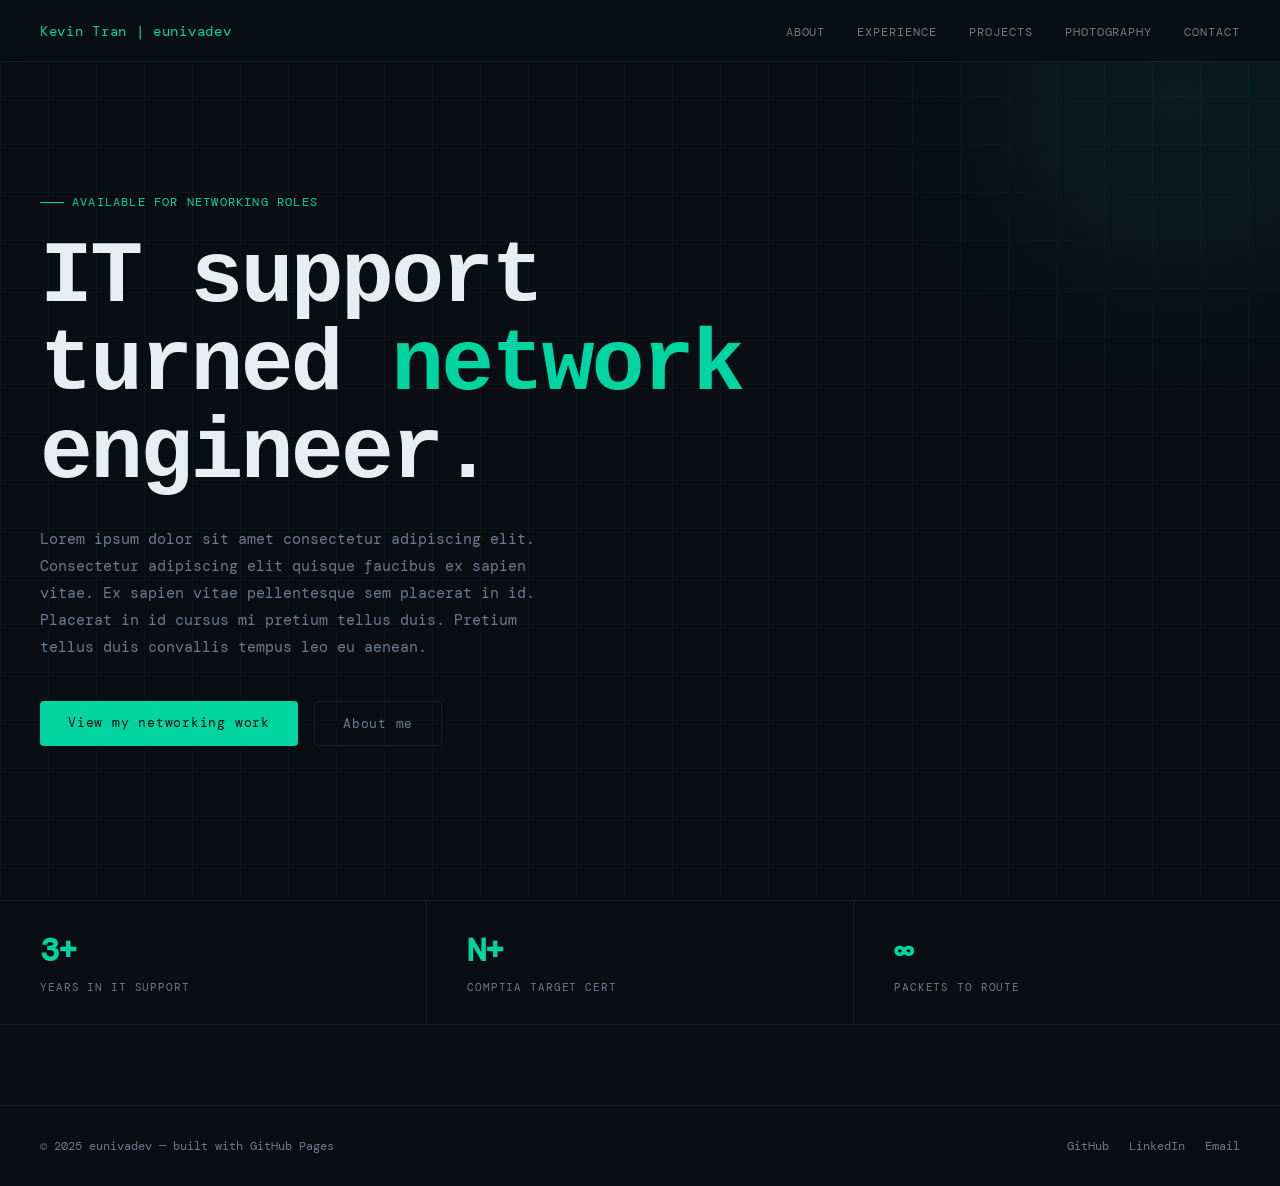
==== commit fc7a300c: "updated layouts of each page, removed some text" ====
--- a/index.html
+++ b/index.html
@@ -11,10 +11,11 @@
 <body>
 
   <nav>
-    <a href="index.html" class="nav-logo">eunivadev</a>
+    <a href="index.html" class="nav-logo">Kevin Tran | eunivadev</a>
     <ul class="nav-links">
       <li><a href="about.html">About</a></li>
-      <li><a href="networking.html">Networking</a></li>
+      <li><a href="experience.html">Experience</a></li>
+      <li><a href="projects.html">Projects</a></li>
       <li><a href="photography.html">Photography</a></li>
       <li><a href="mailto:you@email.com">Contact</a></li>
     </ul>
@@ -24,8 +25,11 @@
     <span class="hero-tag">Available for networking roles</span>
     <h1>IT support<br/>turned <em>network</em><br/>engineer.</h1>
     <p class="hero-sub">
-      Information Technology Support Specialist with hands-on IT experience, transitioning into network engineering.
-      I build, troubleshoot, and document — and I capture the world through a lens when I'm not at a terminal.
+      Lorem ipsum dolor sit amet consectetur adipiscing elit. 
+      Consectetur adipiscing elit quisque faucibus ex sapien vitae. 
+      Ex sapien vitae pellentesque sem placerat in id. 
+      Placerat in id cursus mi pretium tellus duis. 
+      Pretium tellus duis convallis tempus leo eu aenean.
     </p>
     <div class="hero-actions">
       <a href="networking.html" class="btn btn-primary">View my networking work</a>
--- a/css/style.css
+++ b/css/style.css
@@ -8,7 +8,7 @@
   --accent-dim: rgba(0, 212, 160, 0.12);
   --text: #e8edf2;
   --muted: #6b7a8d;
-  --font-head: 'Syne', sans-serif;
+  --font-cons: 'Consolas', monospace;
   --font-mono: 'DM Mono', monospace;
 }
 
@@ -17,7 +17,7 @@
 body {
   background: var(--bg);
   color: var(--text);
-  font-family: var(--font-head);
+  font-family: var(--font-mono);
   min-height: 100vh;
   overflow-x: hidden;
 }
@@ -48,46 +48,6 @@
   z-index: 0;
 }
 
-/* ─── NAV ─────────────────────────────────── */
-nav {
-  position: fixed;
-  top: 0; left: 0; right: 0;
-  z-index: 100;
-  display: flex;
-  align-items: center;
-  justify-content: space-between;
-  padding: 20px 40px;
-  background: rgba(10, 14, 20, 0.85);
-  backdrop-filter: blur(12px);
-  border-bottom: 1px solid var(--border);
-}
-
-.nav-logo {
-  font-family: var(--font-mono);
-  font-size: 14px;
-  color: var(--accent);
-  letter-spacing: 0.05em;
-  text-decoration: none;
-}
-
-.nav-links {
-  display: flex;
-  gap: 32px;
-  list-style: none;
-}
-
-.nav-links a {
-  font-family: var(--font-mono);
-  font-size: 12px;
-  color: var(--muted);
-  text-decoration: none;
-  letter-spacing: 0.08em;
-  text-transform: uppercase;
-  transition: color 0.2s;
-}
-
-.nav-links a:hover,
-.nav-links a.active { color: var(--accent); }
 
 /* ─── HERO ────────────────────────────────── */
 .hero {
@@ -124,7 +84,8 @@
 
 h1 {
   font-size: clamp(48px, 8vw, 88px);
-  font-weight: 800;
+  font-family: var(--font-cons);
+  /*font-weight: 800;*/
   line-height: 1.0;
   letter-spacing: -0.03em;
   margin-bottom: 28px;
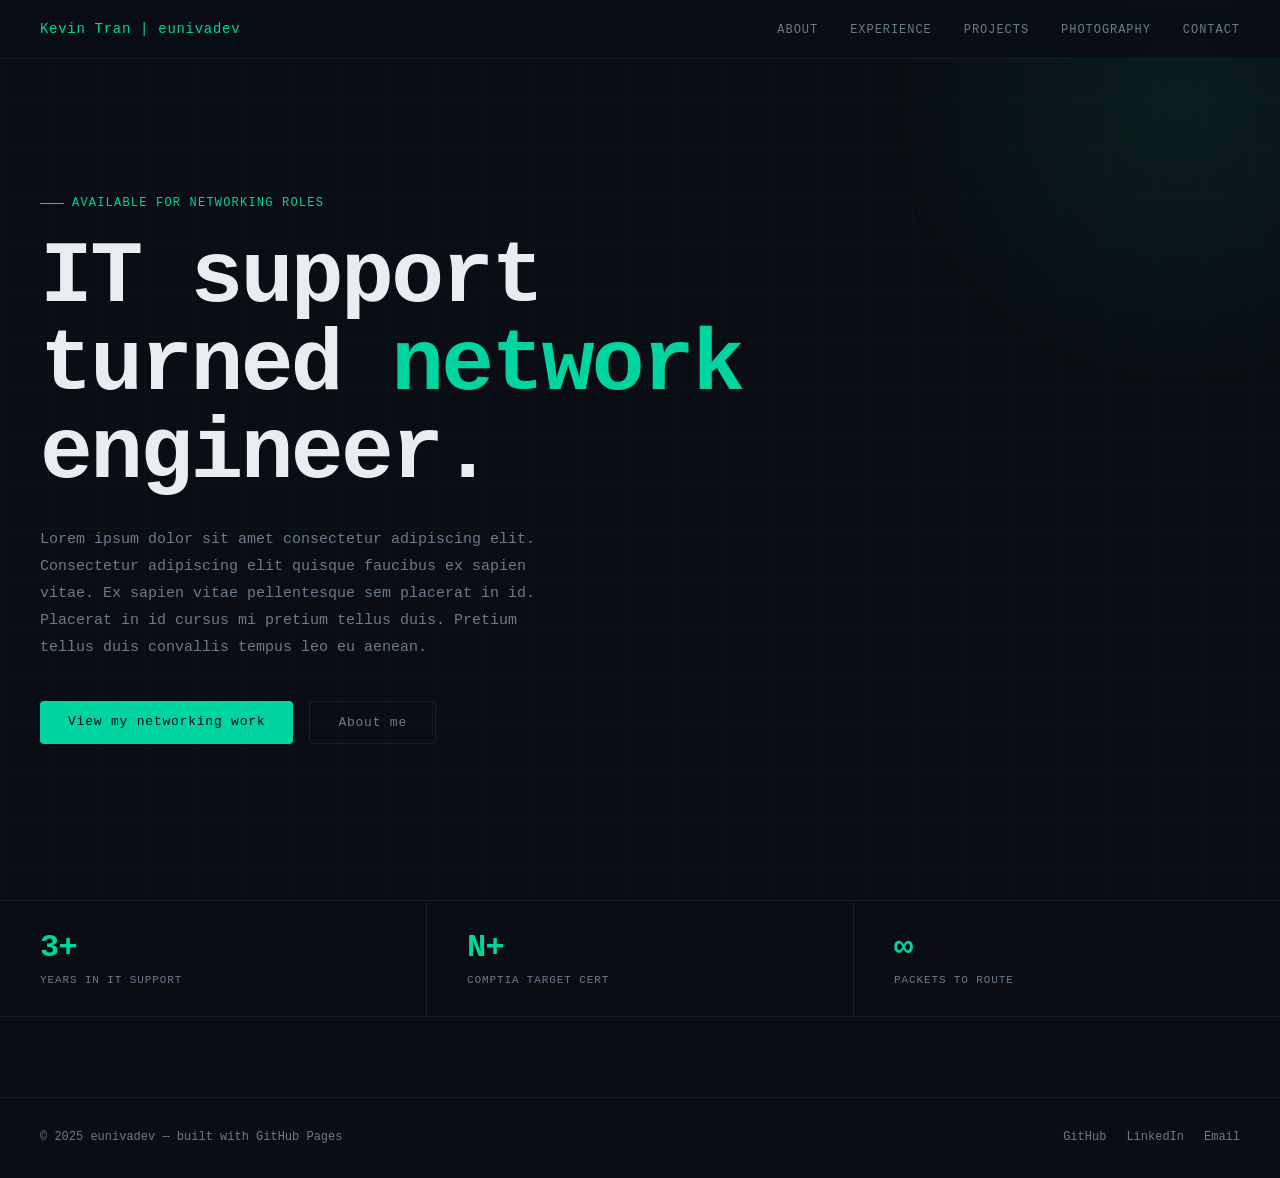
==== commit 349cf0c5: "added more organization, changed prefilled text, updated pages" ====
--- a/index.html
+++ b/index.html
@@ -1,65 +1,63 @@
 <!DOCTYPE html>
 <html lang="en">
+
 <head>
-  <meta charset="UTF-8" />
-  <meta name="viewport" content="width=device-width, initial-scale=1.0" />
-  <title>Kevin Tran — IT & Networking</title>
-  <link href="https://fonts.googleapis.com/css2?family=Syne:wght@400;500;700;800&family=DM+Mono:wght@300;400&display=swap" rel="stylesheet" />
-  <link rel="stylesheet" href="css/style.css" />
-  <link rel="stylesheet" href="css/navbar.css" />
+	<meta charset="UTF-8" />
+	<meta name="viewport" content="width=device-width, initial-scale=1.0" />
+	<title>Kevin Tran — IT & Networking</title>
+	<link
+		href="https://fonts.googleapis.com/css2?family=Syne:wght@400;500;700;800&family=DM+Mono:wght@300;400&display=swap"
+		rel="stylesheet" />
+	<link rel="stylesheet" href="css/style.css" />
+	<link rel="stylesheet" href="css/navbar.css" />
 </head>
+
 <body>
 
-  <nav>
-    <a href="index.html" class="nav-logo">Kevin Tran | eunivadev</a>
-    <ul class="nav-links">
-      <li><a href="about.html">About</a></li>
-      <li><a href="experience.html">Experience</a></li>
-      <li><a href="projects.html">Projects</a></li>
-      <li><a href="photography.html">Photography</a></li>
-      <li><a href="mailto:you@email.com">Contact</a></li>
-    </ul>
-  </nav>
+	<div id="navbar"></div>
+    <script src="js/loadNavbar.js"></script>
 
-  <div class="hero">
-    <span class="hero-tag">Available for networking roles</span>
-    <h1>IT support<br/>turned <em>network</em><br/>engineer.</h1>
-    <p class="hero-sub">
-      Lorem ipsum dolor sit amet consectetur adipiscing elit. 
-      Consectetur adipiscing elit quisque faucibus ex sapien vitae. 
-      Ex sapien vitae pellentesque sem placerat in id. 
-      Placerat in id cursus mi pretium tellus duis. 
-      Pretium tellus duis convallis tempus leo eu aenean.
-    </p>
-    <div class="hero-actions">
-      <a href="networking.html" class="btn btn-primary">View my networking work</a>
-      <a href="about.html" class="btn btn-ghost">About me</a>
-    </div>
-  </div>
 
-  <div class="stats">
-    <div class="stat-item">
-      <span class="num">3+</span>
-      <span class="label">Years in IT support</span>
-    </div>
-    <div class="stat-item">
-      <span class="num">N+</span>
-      <span class="label">CompTIA target cert</span>
-    </div>
-    <div class="stat-item">
-      <span class="num">∞</span>
-      <span class="label">Packets to route</span>
-    </div>
-  </div>
+	<div class="hero">
+		<span class="hero-tag">Available for networking roles</span>
+		<h1>IT support<br />turned <em>network</em><br />engineer.</h1>
+		<p class="hero-sub">
+			Lorem ipsum dolor sit amet consectetur adipiscing elit.
+			Consectetur adipiscing elit quisque faucibus ex sapien vitae.
+			Ex sapien vitae pellentesque sem placerat in id.
+			Placerat in id cursus mi pretium tellus duis.
+			Pretium tellus duis convallis tempus leo eu aenean.
+		</p>
+		<div class="hero-actions">
+			<a href="networking.html" class="btn btn-primary">View my networking work</a>
+			<a href="about.html" class="btn btn-ghost">About me</a>
+		</div>
+	</div>
 
-  <footer>
-    <p>© 2025 eunivadev — built with GitHub Pages</p>
-    <div class="social-links">
-      <a href="https://github.com/eunivadev" target="_blank">GitHub</a>
-      <a href="https://linkedin.com/in/yourprofile" target="_blank">LinkedIn</a>
-      <a href="mailto:you@email.com">Email</a>
-    </div>
-  </footer>
+	<div class="stats">
+		<div class="stat-item">
+			<span class="num">3+</span>
+			<span class="label">Years in IT support</span>
+		</div>
+		<div class="stat-item">
+			<span class="num">N+</span>
+			<span class="label">CompTIA target cert</span>
+		</div>
+		<div class="stat-item">
+			<span class="num">∞</span>
+			<span class="label">Packets to route</span>
+		</div>
+	</div>
+
+	<footer>
+		<p>© 2025 eunivadev — built with GitHub Pages</p>
+		<div class="social-links">
+			<a href="https://github.com/eunivadev" target="_blank">GitHub</a>
+			<a href="https://linkedin.com/in/yourprofile" target="_blank">LinkedIn</a>
+			<a href="mailto:you@email.com">Email</a>
+		</div>
+	</footer>
 
 </body>
-</html>
+
+</html>
--- a/css/style.css
+++ b/css/style.css
@@ -9,7 +9,7 @@
   --text: #e8edf2;
   --muted: #6b7a8d;
   --font-cons: 'Consolas', monospace;
-  --font-mono: 'DM Mono', monospace;
+  --font-mono: 'JetBrains Mono', monospace;
 }
 
 html { scroll-behavior: smooth; }
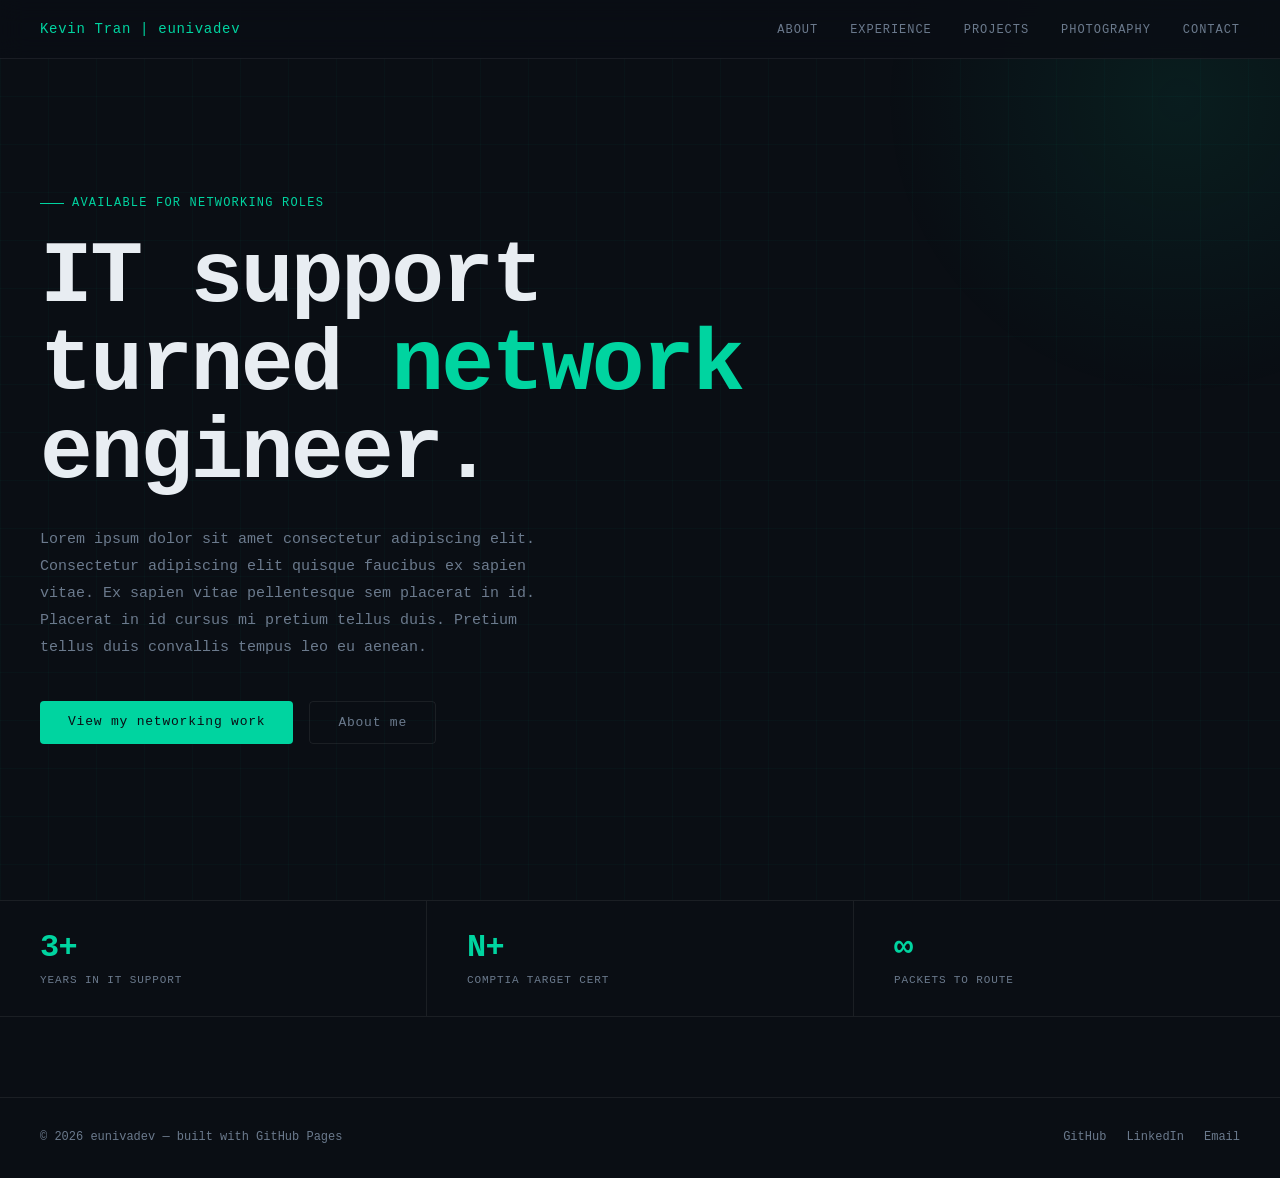
==== commit 7b3bac42: "updated projects to reflect work done with jellyfin, made changes to footer to be a component" ====
--- a/index.html
+++ b/index.html
@@ -10,6 +10,7 @@
 		rel="stylesheet" />
 	<link rel="stylesheet" href="css/style.css" />
 	<link rel="stylesheet" href="css/navbar.css" />
+    <link rel="stylesheet" href="css/global.css" />
 </head>
 
 <body>
@@ -50,7 +51,7 @@
 	</div>
 
 	<footer>
-		<p>© 2025 eunivadev — built with GitHub Pages</p>
+		<p>© 2026 eunivadev — built with GitHub Pages</p>
 		<div class="social-links">
 			<a href="https://github.com/eunivadev" target="_blank">GitHub</a>
 			<a href="https://linkedin.com/in/yourprofile" target="_blank">LinkedIn</a>
--- a/css/navbar.css
+++ b/css/navbar.css
@@ -37,6 +37,7 @@
   letter-spacing: 0.08em;
   text-transform: uppercase;
   transition: color 0.2s;
+  padding: 20px 0px;
 }
 
 .nav-links a:hover,
--- a/css/global.css
+++ b/css/global.css
@@ -0,0 +1 @@
+@import url("https://cdnjs.cloudflare.com/ajax/libs/font-awesome/6.5.0/css/all.min.css");
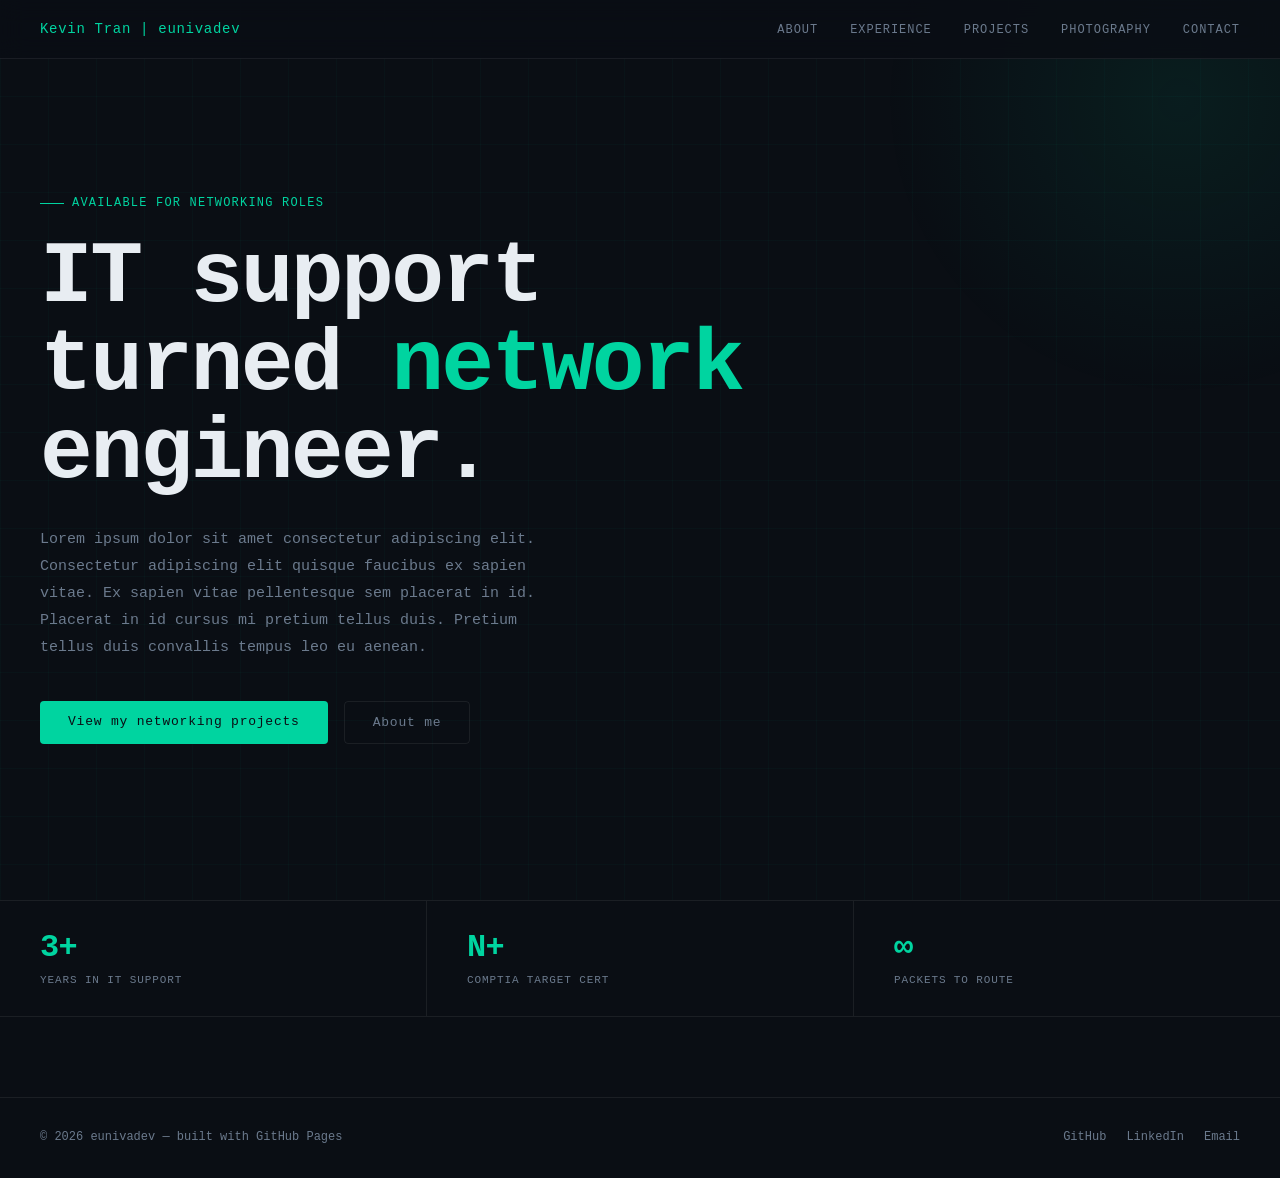
==== commit 2bf8174d: "added footer" ====
--- a/index.html
+++ b/index.html
@@ -30,7 +30,7 @@
 			Pretium tellus duis convallis tempus leo eu aenean.
 		</p>
 		<div class="hero-actions">
-			<a href="networking.html" class="btn btn-primary">View my networking work</a>
+			<a href="projects.html" class="btn btn-primary">View my networking projects</a>
 			<a href="about.html" class="btn btn-ghost">About me</a>
 		</div>
 	</div>
@@ -50,14 +50,11 @@
 		</div>
 	</div>
 
-	<footer>
-		<p>© 2026 eunivadev — built with GitHub Pages</p>
-		<div class="social-links">
-			<a href="https://github.com/eunivadev" target="_blank">GitHub</a>
-			<a href="https://linkedin.com/in/yourprofile" target="_blank">LinkedIn</a>
-			<a href="mailto:you@email.com">Email</a>
-		</div>
-	</footer>
+
+    <div id="footer"></div>
+
+    <script src="js/loadFooter.js"></script>
+
 
 </body>
 
